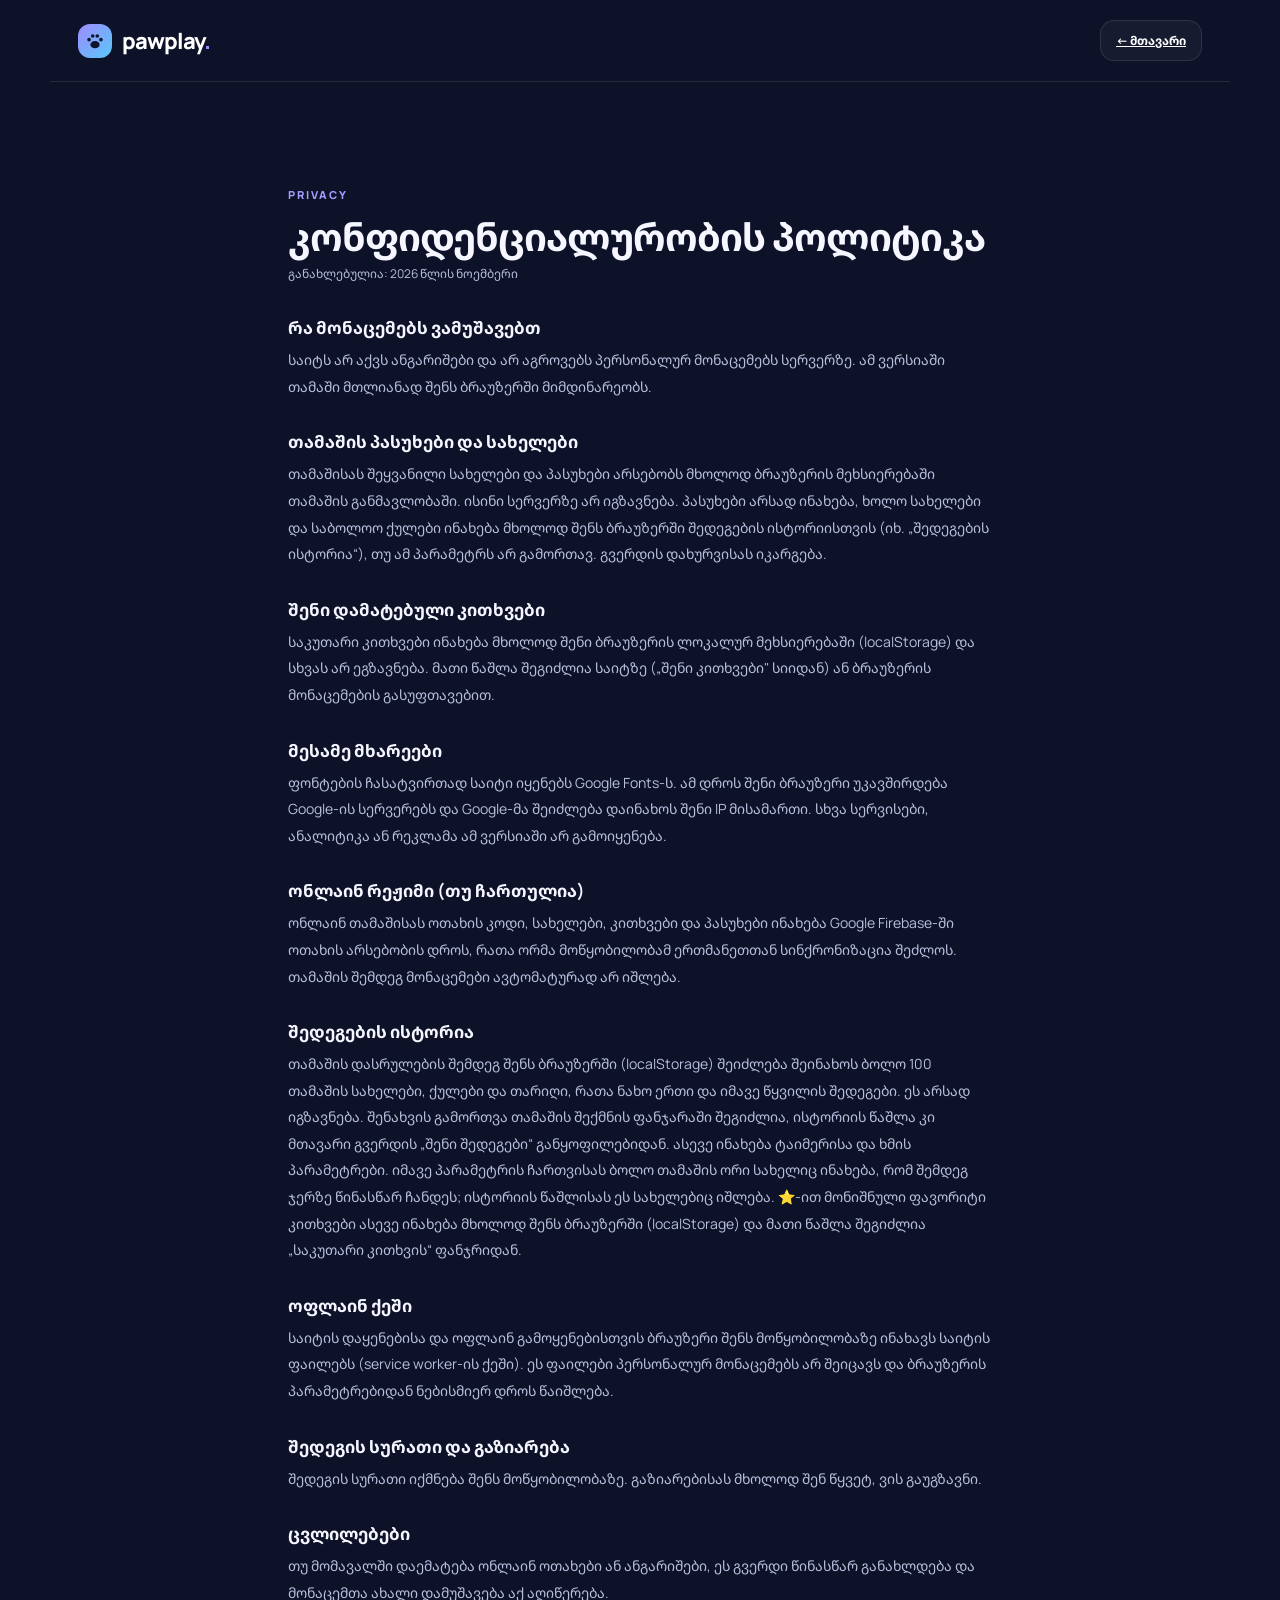
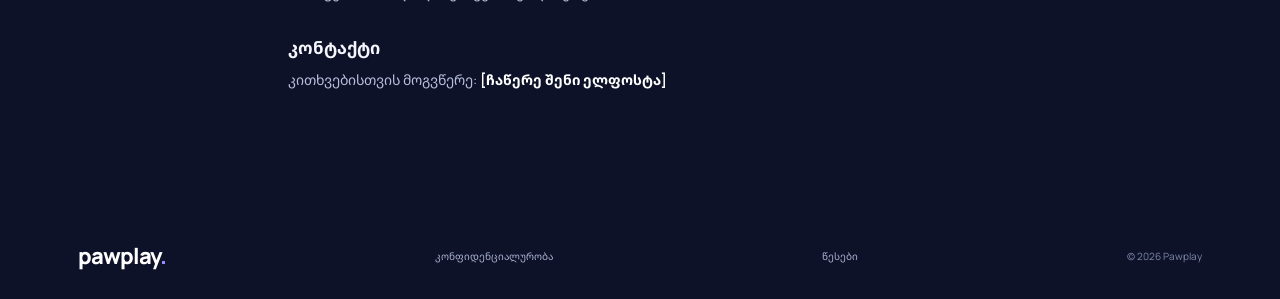
==== privacy.html @ c7bffd9d "Add files via upload" ====
<!doctype html><html lang="ka"><head><meta charset="utf-8"><meta name="viewport" content="width=device-width,initial-scale=1"><meta name="theme-color" content="#10162f"><title>კონფიდენციალურობის პოლიტიკა — Pawplay</title>
<link href="https://fonts.googleapis.com/css2?family=Manrope:wght@400;600;800&family=Noto+Sans+Georgian:wght@400;600;800&display=swap" rel="stylesheet"><link rel="stylesheet" href="style.css"></head><body>
<header class="topbar"><a class="brand" href="index.html"><span class="brand-mark"><svg viewBox="0 0 24 24" width="22" height="22" fill="#10152e" aria-hidden="true"><ellipse cx="12" cy="16" rx="5" ry="4"/><circle cx="5.5" cy="10.5" r="2"/><circle cx="9.5" cy="6.5" r="2"/><circle cx="14.5" cy="6.5" r="2"/><circle cx="18.5" cy="10.5" r="2"/></svg></span><span>pawplay<span class="dot">.</span></span></a><a class="btn btn-small btn-ghost" href="index.html">← მთავარი</a></header>
<main class="section legal"><div class="eyebrow">PRIVACY</div><h1>კონფიდენციალურობის პოლიტიკა</h1><p class="upd">განახლებულია: 2026 წლის ნოემბერი</p><h2>რა მონაცემებს ვამუშავებთ</h2><p>საიტს არ აქვს ანგარიშები და არ აგროვებს პერსონალურ მონაცემებს სერვერზე. ამ ვერსიაში თამაში მთლიანად შენს ბრაუზერში მიმდინარეობს.</p>
<h2>თამაშის პასუხები და სახელები</h2><p>თამაშისას შეყვანილი სახელები და პასუხები არსებობს მხოლოდ ბრაუზერის მეხსიერებაში თამაშის განმავლობაში. ისინი სერვერზე არ იგზავნება. პასუხები არსად ინახება, ხოლო სახელები და საბოლოო ქულები ინახება მხოლოდ შენს ბრაუზერში შედეგების ისტორიისთვის (იხ. „შედეგების ისტორია“), თუ ამ პარამეტრს არ გამორთავ. გვერდის დახურვისას იკარგება.</p>
<h2>შენი დამატებული კითხვები</h2><p>საკუთარი კითხვები ინახება მხოლოდ შენი ბრაუზერის ლოკალურ მეხსიერებაში (localStorage) და სხვას არ ეგზავნება. მათი წაშლა შეგიძლია საიტზე („შენი კითხვები" სიიდან) ან ბრაუზერის მონაცემების გასუფთავებით.</p>
<h2>მესამე მხარეები</h2><p>ფონტების ჩასატვირთად საიტი იყენებს Google Fonts-ს. ამ დროს შენი ბრაუზერი უკავშირდება Google-ის სერვერებს და Google-მა შეიძლება დაინახოს შენი IP მისამართი. სხვა სერვისები, ანალიტიკა ან რეკლამა ამ ვერსიაში არ გამოიყენება.</p>
<h2>ონლაინ რეჟიმი (თუ ჩართულია)</h2><p>ონლაინ თამაშისას ოთახის კოდი, სახელები, კითხვები და პასუხები ინახება Google Firebase-ში ოთახის არსებობის დროს, რათა ორმა მოწყობილობამ ერთმანეთთან სინქრონიზაცია შეძლოს. თამაშის შემდეგ მონაცემები ავტომატურად არ იშლება.</p><h2>შედეგების ისტორია</h2><p>თამაშის დასრულების შემდეგ შენს ბრაუზერში (localStorage) შეიძლება შეინახოს ბოლო 100 თამაშის სახელები, ქულები და თარიღი, რათა ნახო ერთი და იმავე წყვილის შედეგები. ეს არსად იგზავნება. შენახვის გამორთვა თამაშის შექმნის ფანჯარაში შეგიძლია, ისტორიის წაშლა კი მთავარი გვერდის „შენი შედეგები“ განყოფილებიდან. ასევე ინახება ტაიმერისა და ხმის პარამეტრები. იმავე პარამეტრის ჩართვისას ბოლო თამაშის ორი სახელიც ინახება, რომ შემდეგ ჯერზე წინასწარ ჩანდეს; ისტორიის წაშლისას ეს სახელებიც იშლება. ⭐-ით მონიშნული ფავორიტი კითხვები ასევე ინახება მხოლოდ შენს ბრაუზერში (localStorage) და მათი წაშლა შეგიძლია „საკუთარი კითხვის“ ფანჯრიდან.</p><h2>ოფლაინ ქეში</h2><p>საიტის დაყენებისა და ოფლაინ გამოყენებისთვის ბრაუზერი შენს მოწყობილობაზე ინახავს საიტის ფაილებს (service worker-ის ქეში). ეს ფაილები პერსონალურ მონაცემებს არ შეიცავს და ბრაუზერის პარამეტრებიდან ნებისმიერ დროს წაიშლება.</p><h2>შედეგის სურათი და გაზიარება</h2><p>შედეგის სურათი იქმნება შენს მოწყობილობაზე. გაზიარებისას მხოლოდ შენ წყვეტ, ვის გაუგზავნი.</p><h2>ცვლილებები</h2><p>თუ მომავალში დაემატება ონლაინ ოთახები ან ანგარიშები, ეს გვერდი წინასწარ განახლდება და მონაცემთა ახალი დამუშავება აქ აღიწერება.</p>
<h2>კონტაქტი</h2><p>კითხვებისთვის მოგვწერე: <b>[ჩაწერე შენი ელფოსტა]</b></p></main>
<footer><a class="brand" href="index.html"><span>pawplay<span class="dot">.</span></span></a><a href="privacy.html">კონფიდენციალურობა</a><a href="terms.html">წესები</a><span>© 2026 Pawplay</span></footer></body></html>
---- style.css ----
:root{--bg:#0d1228;--panel:#151d3b;--panel2:#1b2548;--text:#f5f6ff;--muted:#aab2d1;--purple:#9b8cff;--blue:#69c5ff;--line:rgba(255,255,255,.1);--mint:#8ce5c1}*{box-sizing:border-box}html{scroll-behavior:smooth}body{margin:0;background:var(--bg);color:var(--text);font-family:Manrope,'Noto Sans Georgian',sans-serif;overflow-x:hidden}body:before{content:"";position:fixed;inset:0;pointer-events:none;background-image:radial-gradient(rgba(255,255,255,.13) .7px,transparent .7px);background-size:24px 24px;opacity:.14;z-index:-1}.ambient{position:absolute;width:480px;height:480px;border-radius:50%;filter:blur(110px);opacity:.18;z-index:-1}.a1{background:#7457ff;top:80px;left:-220px}.a2{background:#1f9fe0;top:750px;right:-250px}.topbar{height:82px;max-width:1180px;margin:auto;padding:0 28px;display:flex;align-items:center;justify-content:space-between;border-bottom:1px solid var(--line)}.brand{display:flex;align-items:center;gap:10px;text-decoration:none;color:white;font-weight:800;font-size:22px;letter-spacing:-1px}.brand-mark{width:34px;height:34px;display:grid;place-items:center;background:linear-gradient(135deg,#9e8cff,#59c7f8);border-radius:12px;color:#10152e;font-size:25px;font-weight:800}.dot{color:#9e8cff}.topbar nav{display:flex;gap:34px}.topbar nav a,.text-link{color:var(--muted);text-decoration:none;font-size:13px;font-weight:600}.topbar nav a:hover,.text-link:hover{color:white}.btn{border:0;border-radius:14px;padding:15px 21px;font:700 14px Manrope,'Noto Sans Georgian',sans-serif;cursor:pointer;display:inline-flex;gap:18px;align-items:center;justify-content:center;transition:.2s transform,.2s box-shadow}.btn:hover{transform:translateY(-2px);box-shadow:0 10px 30px #0004}.btn-primary{background:linear-gradient(110deg,#a18eff,#6a9cff);color:#10152d}.btn-ghost{background:#ffffff0a;border:1px solid var(--line);color:white}.btn-small{padding:11px 15px;font-size:12px}.btn-light{background:white;color:#18203c}.menu{display:none;background:none;border:0;color:white;font-size:24px}.section{max-width:1180px;margin:auto;padding:105px 28px}.hero{min-height:600px;display:grid;grid-template-columns:1.05fr .95fr;align-items:center;gap:40px;padding-top:75px}.eyebrow{font-size:10px;letter-spacing:2px;font-weight:800;color:#a99cff;display:flex;align-items:center;gap:9px}.pulse{width:7px;height:7px;background:var(--mint);border-radius:50%;box-shadow:0 0 14px var(--mint)}h1,h2,h3,p{margin-top:0}h1{font-size:clamp(48px,6.2vw,78px);line-height:1.09;letter-spacing:-4px;margin:22px 0}.hero h1 span,.section-heading h2 span,.builder h2 span{background:linear-gradient(100deg,#a894ff,#69caff);-webkit-background-clip:text;background-clip:text;color:transparent}.lead{max-width:520px;color:var(--muted);font-size:15px;line-height:1.9}.hero-actions{display:flex;align-items:center;gap:25px;margin-top:30px}.hero-proof{display:flex;align-items:center;gap:14px;margin-top:50px}.avatars{display:flex}.avatars span{width:34px;height:34px;border-radius:50%;display:grid;place-items:center;background:#222d55;border:2px solid var(--bg);margin-left:-7px}.avatars span:first-child{margin-left:0}.hero-proof b,.hero-proof small{display:block;font-size:11px}.hero-proof small{color:var(--muted);margin-top:4px}.hero-art{height:440px;position:relative;display:flex;align-items:center;justify-content:center}.orbit{position:absolute;border:1px solid #8f8cff32;border-radius:50%;transform:rotate(-22deg)}.orbit-one{width:420px;height:270px}.orbit-two{width:350px;height:390px;transform:rotate(55deg)}.pet-card{position:absolute;width:190px;height:225px;border:1px solid #ffffff20;background:linear-gradient(150deg,#202c55,#151d39);border-radius:27px;display:flex;flex-direction:column;align-items:center;justify-content:center;box-shadow:0 25px 70px #0005;z-index:2}.pet-left{left:7%;top:90px;transform:rotate(-9deg)}.pet-right{right:7%;bottom:65px;transform:rotate(9deg)}.pet-emoji{font-size:86px;filter:drop-shadow(0 12px 12px #0004);margin-bottom:12px}.pet-card b{font-size:17px}.pet-card small{color:var(--muted);font-size:10px;margin-top:5px}.versus{position:absolute;z-index:3;width:66px;height:66px;border-radius:50%;display:grid;place-items:center;background:linear-gradient(140deg,#a18eff,#6bbdfb);color:#121831;font-size:19px;font-weight:900;box-shadow:0 10px 35px #7e7cff66}.spark{position:absolute;color:#b4a6ff;font-size:30px}.s1{top:55px;right:20%}.s2{bottom:45px;left:16%}.floating-tag{position:absolute;background:#202b4f;border:1px solid #ffffff20;padding:11px 15px;border-radius:12px;font-size:10px;box-shadow:0 12px 25px #0003;z-index:4}.tag-top{top:45px;left:5%}.tag-bottom{bottom:32px;right:3%}.stats-strip{max-width:1124px;margin:0 auto;background:#151d39;border:1px solid var(--line);border-radius:20px;display:grid;grid-template-columns:repeat(4,1fr);padding:25px 18px}.stats-strip div{text-align:center;border-right:1px solid var(--line)}.stats-strip div:last-child{border:0}.stats-strip b,.stats-strip span{display:block}.stats-strip b{font-size:26px;letter-spacing:-1px}.stats-strip span{font-size:10px;color:var(--muted);margin-top:5px}.section-heading{max-width:650px;margin-bottom:42px}.section-heading h2,.builder h2,.final-cta h2{font-size:clamp(34px,4vw,52px);line-height:1.2;letter-spacing:-2px;margin:15px 0}.section-heading p,.builder-copy>p{color:var(--muted);line-height:1.8;font-size:13px}.steps{display:grid;grid-template-columns:repeat(4,1fr);gap:14px}.step-card{position:relative;padding:25px 22px 28px;background:linear-gradient(150deg,#192344,#131a34);border:1px solid var(--line);border-radius:20px;min-height:230px}.step-no{position:absolute;right:20px;top:18px;color:#ffffff45;font-size:11px;font-weight:800}.step-icon{font-size:27px;margin:12px 0 22px}.step-card h3{font-size:16px;margin-bottom:10px}.step-card p{font-size:11px;line-height:1.8;color:var(--muted);margin:0}.row-heading{max-width:none;display:flex;justify-content:space-between;align-items:end}.count-pill{border:1px solid #9e8cff55;color:#c8c0ff;border-radius:30px;padding:10px 14px;font-size:10px;margin-bottom:45px}.category-grid{display:grid;grid-template-columns:repeat(3,1fr);gap:14px}.category-card{border:1px solid var(--line);border-radius:19px;padding:21px;background:linear-gradient(145deg,#192344,#121a33);cursor:pointer;transition:.2s;min-height:175px}.category-card:hover{transform:translateY(-4px);border-color:#9e8cff88;background:#202b50}.category-head{display:flex;align-items:center;justify-content:space-between}.category-icon{width:43px;height:43px;border-radius:14px;background:#ffffff0d;display:grid;place-items:center;font-size:22px}.category-card h3{font-size:15px;margin:17px 0 7px}.category-card p{font-size:11px;line-height:1.6;color:var(--muted);margin:0}.category-count{font-size:9px;color:#a99cff;background:#a99cff15;padding:6px 8px;border-radius:20px}.builder{display:grid;grid-template-columns:1fr 1fr;align-items:center;gap:70px}.builder-copy>p{max-width:460px}.check-list{list-style:none;padding:0;margin:25px 0 30px}.check-list li{font-size:12px;color:#dce1f6;margin:13px 0}.check-list li:before{content:'✓';color:var(--mint);font-weight:900;margin-right:11px}.builder-preview{padding:12px;background:#1b2546;border:1px solid #ffffff18;border-radius:23px;box-shadow:0 30px 80px #0004;transform:rotate(2deg)}.preview-top{display:flex;align-items:center;gap:5px;padding:8px 9px 17px}.mini-dot{width:6px;height:6px;border-radius:50%;background:#9e8cff}.preview-top small{margin-left:auto;color:#818bad;font-size:8px;letter-spacing:1.5px}.preview-body{background:#111a35;border-radius:15px;padding:27px}.question-label{font-size:8px;color:#a99cff;letter-spacing:1.5px;font-weight:800}.preview-body h3{font-size:20px;line-height:1.5;margin:18px 0 25px}.answer-line{padding:14px;border:1px solid #9c8aff77;border-radius:11px;color:#f3f2ff;font-size:11px;display:flex;justify-content:space-between;margin:10px 0}.answer-line span{color:#a99cff}.answer-line.muted{border-color:var(--line);color:#7f89aa}.preview-foot{display:flex;justify-content:space-between;color:#8490b4;font-size:9px;margin-top:28px}.safety{display:flex;align-items:center;gap:22px;padding-top:30px;padding-bottom:70px}.safety-icon{width:54px;height:54px;flex:none;display:grid;place-items:center;border-radius:17px;background:#8ce5c11a;font-size:25px}.safety h3{font-size:14px;margin-bottom:7px}.safety p{font-size:11px;color:var(--muted);line-height:1.7;margin:0;max-width:750px}.final-cta{position:relative;overflow:hidden;text-align:center;padding:75px 20px 85px;background:radial-gradient(ellipse at 50% 110%,#6c65c866,transparent 65%),linear-gradient(120deg,#20254d,#22234b);border-top:1px solid var(--line);border-bottom:1px solid var(--line)}.final-cta .eyebrow{justify-content:center}.final-cta h2{margin:18px 0 28px}.cta-deco{position:absolute;font-size:160px;color:#ffffff08;right:8%;top:-25px}footer{max-width:1180px;margin:auto;padding:28px;display:flex;align-items:center;justify-content:space-between;color:#7f89aa;font-size:10px}.modal-backdrop{position:fixed;inset:0;background:#070b19d9;backdrop-filter:blur(10px);z-index:20;display:none;align-items:center;justify-content:center;padding:20px}.modal-backdrop.show{display:flex}.modal{position:relative;width:min(520px,100%);max-height:90vh;overflow:auto;background:#182242;border:1px solid #ffffff20;border-radius:24px;padding:34px;box-shadow:0 30px 100px #0009;animation:pop .22s ease}@keyframes pop{from{opacity:0;transform:translateY(12px) scale(.98)}to{opacity:1;transform:none}}.close{position:absolute;right:20px;top:17px;background:#ffffff0d;border:0;color:white;width:32px;height:32px;border-radius:10px;font-size:22px;cursor:pointer}.modal h2{font-size:27px;letter-spacing:-1px;margin:12px 0 6px}.modal-sub{color:var(--muted);font-size:11px;line-height:1.7;margin-bottom:22px}.modal label{display:block;font-size:11px;font-weight:700;color:#dce1f6;margin:15px 0}.modal label small{color:#9ca7c7;font-weight:400}.modal input,.modal select,.modal textarea{display:block;width:100%;margin-top:8px;border:1px solid #ffffff20;background:#101831;color:white;border-radius:11px;padding:13px 14px;font:500 12px Manrope,'Noto Sans Georgian',sans-serif;outline:none}.modal input:focus,.modal select:focus,.modal textarea:focus{border-color:#9e8cff}.modal select option{background:#101831}.two-inputs{display:grid;grid-template-columns:1fr 1fr;gap:12px}.full{width:100%;margin-top:10px}.note{display:block;color:#8490b4;font-size:9px;line-height:1.6;margin-top:14px}.checkbox-label{display:flex!important;align-items:center;gap:9px;font-weight:500!important}.checkbox-label input{width:auto;margin:0}.demo-progress{height:6px;background:#ffffff12;border-radius:10px;overflow:hidden;margin:22px 0 12px}.demo-progress span{height:100%;display:block;width:5%;background:linear-gradient(90deg,#a18eff,#69caff);transition:width .2s}.demo-meta{display:flex;justify-content:space-between;color:#aab2d1;font-size:10px}.demo-modal h3{font-size:21px;line-height:1.5;margin:25px 0 8px}.demo-actions{display:flex;justify-content:space-between;gap:10px;margin-top:15px}.toast{position:fixed;bottom:22px;left:50%;transform:translate(-50%,20px);opacity:0;pointer-events:none;background:#e9e7ff;color:#171c38;padding:12px 18px;border-radius:12px;font-size:11px;font-weight:800;z-index:40;transition:.25s}.toast.show{opacity:1;transform:translate(-50%,0)}
@media(max-width:850px){.topbar nav{gap:16px}.hero{grid-template-columns:1fr;padding-top:65px}.hero-art{height:380px}.hero-copy{text-align:center}.hero-copy .eyebrow,.hero-actions,.hero-proof{justify-content:center}.lead{margin:auto}.steps{grid-template-columns:repeat(2,1fr)}.builder{gap:35px}.category-grid{grid-template-columns:repeat(2,1fr)}}
@media(max-width:600px){.topbar{height:68px;padding:0 18px}.topbar nav,.topbar>.btn{display:none}.menu{display:block}.section{padding:72px 19px}.hero{padding-top:55px;gap:10px}.hero h1{font-size:53px;letter-spacing:-3px}.lead{font-size:13px}.hero-actions{flex-direction:column;gap:18px}.hero-art{height:330px;transform:scale(.88);margin:0 -25px}.pet-card{width:150px;height:185px}.pet-emoji{font-size:68px}.pet-left{left:5%;top:70px}.pet-right{right:5%;bottom:50px}.orbit-one{width:340px;height:220px}.orbit-two{width:280px;height:330px}.floating-tag{font-size:9px}.stats-strip{margin:0 15px;grid-template-columns:repeat(2,1fr);gap:18px;padding:22px 10px}.stats-strip div:nth-child(2){border:0}.stats-strip b{font-size:23px}.stats-strip span{font-size:9px}.section-heading h2,.builder h2,.final-cta h2{font-size:36px}.steps{gap:10px}.step-card{padding:18px 15px;min-height:220px}.step-card h3{font-size:13px}.step-card p{font-size:10px}.row-heading{display:block}.count-pill{display:inline-block;margin:0 0 25px}.category-grid{grid-template-columns:1fr 1fr;gap:9px}.category-card{padding:15px;min-height:170px}.category-card h3{font-size:12px}.category-card p{font-size:9px}.category-icon{width:37px;height:37px}.category-count{font-size:8px}.builder{grid-template-columns:1fr;gap:35px}.builder-preview{max-width:440px;margin:auto}.safety{align-items:flex-start;gap:14px}.safety h3{line-height:1.5}.final-cta{padding:65px 20px}.final-cta h2{font-size:34px}footer{padding:24px 18px;gap:12px;flex-wrap:wrap}footer>span:last-child{width:100%}.modal{padding:27px 21px}.two-inputs{grid-template-columns:1fr;gap:0}}

/* stage 1 additions */
.topbar{position:relative}.topbar nav.open{display:flex;position:absolute;top:68px;left:0;right:0;flex-direction:column;gap:18px;background:var(--bg);padding:20px 24px;border-bottom:1px solid var(--line);z-index:30}
:focus-visible{outline:2px solid var(--purple);outline-offset:3px}
.eyebrow{font-size:11px}.note{font-size:11px}.category-card p,.step-card p,.stats-strip span,.check-list li,.safety p{font-size:12px}.category-count{font-size:10px}.preview-foot,.question-label{font-size:10px}:root{--muted:#b8bfdc}
.g-who{color:var(--purple);font-weight:700;font-size:13px;margin:22px 0 0}.masked{-webkit-text-security:disc;text-security:disc}
.pass{font-size:64px;text-align:center;margin:26px 0 6px}.demo-modal h3{margin-top:14px}.demo-modal .full{margin-top:14px}
.reveal{display:grid;grid-template-columns:1fr 1fr;gap:10px;margin:14px 0}.reveal div{background:#101831;border:1px solid var(--line);border-radius:12px;padding:14px}.reveal small{display:block;color:var(--muted);font-size:11px;margin-bottom:6px}.reveal b{font-size:15px;word-break:break-word}
.btn.hint{box-shadow:0 0 0 2px var(--mint)}
.scoreboard{display:flex;gap:12px;justify-content:center;margin:18px 0}.scoreboard div{flex:1;text-align:center;background:#101831;border-radius:14px;padding:16px}.scoreboard b{display:block;font-size:38px}.scoreboard small{color:var(--muted);font-size:12px}
.demo-modal{max-height:92vh;overflow-y:auto}
@media(prefers-reduced-motion:reduce){*{animation:none!important;transition:none!important;scroll-behavior:auto!important}}
@media(max-width:600px){.reveal{grid-template-columns:1fr}}
.myqs h4{margin:22px 0 8px;font-size:13px}.myq{display:flex;justify-content:space-between;gap:10px;align-items:center;background:#101831;border-radius:10px;padding:10px 12px;margin:6px 0;font-size:12px}.myq small{display:block;color:var(--muted);font-size:10px;margin-top:3px}.myq button{background:none;border:0;cursor:pointer;font-size:16px}

/* stage 5: design */
.brand-mark svg{display:block}.section[id]{scroll-margin-top:20px}
.pet-left{border-color:#69c5ff66}.pet-right{border-color:#9b8cff66}
.sample-card{max-width:560px;margin:auto;background:linear-gradient(150deg,#192344,#131a34);border:1px solid var(--line);border-radius:22px;padding:26px;box-shadow:0 30px 80px #0004}
.sample-win{text-align:center;font-weight:800;margin:0 0 16px}.sample-list{list-style:none;padding:0;margin:0}
.sample-list li{display:flex;justify-content:space-between;gap:12px;background:#101831;border-radius:12px;padding:12px 14px;margin:8px 0;font-size:13px}
.sample-list em{font-style:normal;font-weight:700;white-space:nowrap}.sample-list .ok{color:var(--mint)}.sample-list .no{color:#ff9aa8}
.faq{max-width:820px}.faq details{border:1px solid var(--line);border-radius:14px;background:#151d39;margin:10px 0;padding:0 18px}
.faq summary{cursor:pointer;padding:16px 0;font-weight:700;font-size:14px;list-style:none;display:flex;justify-content:space-between;gap:12px}
.faq summary::after{content:'+';color:var(--purple);font-size:20px;line-height:1}.faq details[open] summary::after{content:'–'}
.faq summary::-webkit-details-marker{display:none}.faq details p{color:var(--muted);font-size:13px;line-height:1.8;margin:0 0 16px}
@media(max-width:600px){.sample-list li{flex-direction:column;gap:4px}.sample-list em{white-space:normal}}

/* stage 7: legal */
footer a{color:#aab2d1;text-decoration:none}footer a:hover{color:#fff}.legal{max-width:760px}.legal h1{font-size:38px;letter-spacing:-1px;margin:14px 0 6px}.legal h2{font-size:17px;margin:30px 0 8px}.legal p{color:var(--muted);line-height:1.9;font-size:14px}.legal .upd{font-size:12px;margin-bottom:24px}.legal b{color:#fff}
.room-code{font:800 40px Manrope,sans-serif;letter-spacing:8px;text-align:center;background:#101831;border-radius:14px;padding:16px;margin:14px 0;user-select:all}#onlineBox .or{text-align:center;color:var(--muted);font-size:12px;margin:18px 0 10px}#onlineBox .join{grid-template-columns:1fr auto;margin-top:10px}#onlineBox input{text-transform:uppercase;margin-top:0}
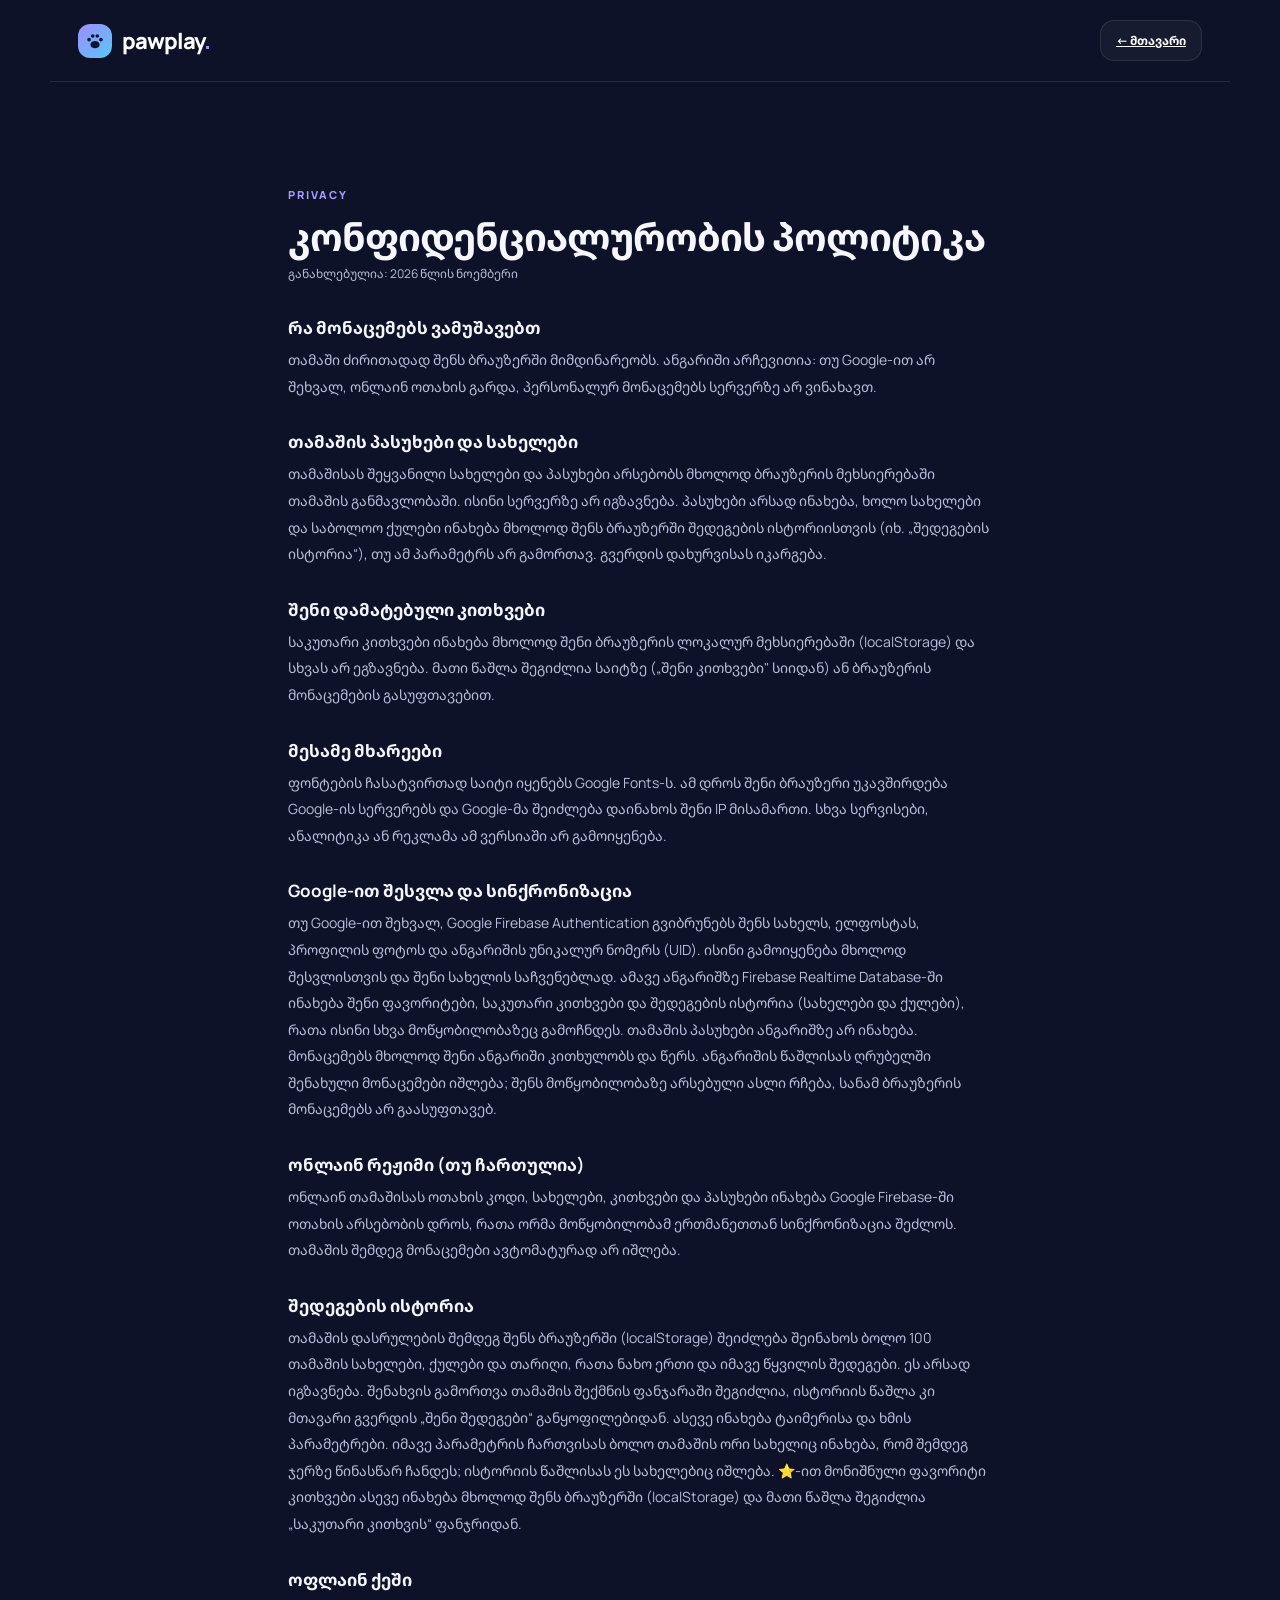
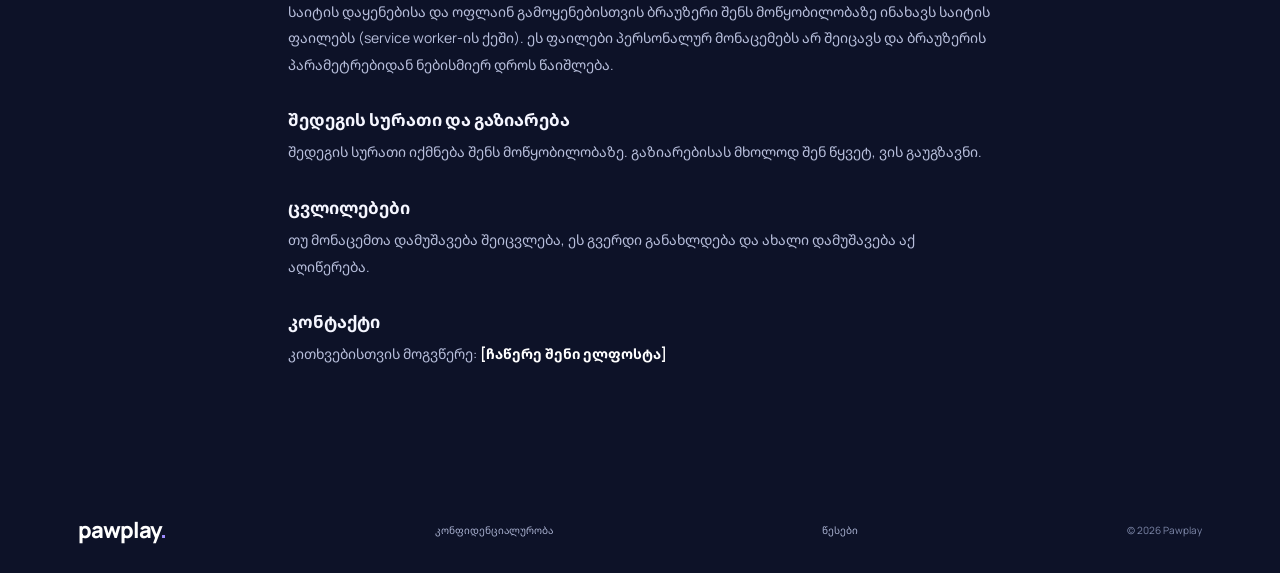
==== commit bc2bd263: "Add files via upload" ====
--- a/privacy.html
+++ b/privacy.html
@@ -1,10 +1,10 @@
 <!doctype html><html lang="ka"><head><meta charset="utf-8"><meta name="viewport" content="width=device-width,initial-scale=1"><meta name="theme-color" content="#10162f"><title>კონფიდენციალურობის პოლიტიკა — Pawplay</title>
 <link href="https://fonts.googleapis.com/css2?family=Manrope:wght@400;600;800&family=Noto+Sans+Georgian:wght@400;600;800&display=swap" rel="stylesheet"><link rel="stylesheet" href="style.css"></head><body>
 <header class="topbar"><a class="brand" href="index.html"><span class="brand-mark"><svg viewBox="0 0 24 24" width="22" height="22" fill="#10152e" aria-hidden="true"><ellipse cx="12" cy="16" rx="5" ry="4"/><circle cx="5.5" cy="10.5" r="2"/><circle cx="9.5" cy="6.5" r="2"/><circle cx="14.5" cy="6.5" r="2"/><circle cx="18.5" cy="10.5" r="2"/></svg></span><span>pawplay<span class="dot">.</span></span></a><a class="btn btn-small btn-ghost" href="index.html">← მთავარი</a></header>
-<main class="section legal"><div class="eyebrow">PRIVACY</div><h1>კონფიდენციალურობის პოლიტიკა</h1><p class="upd">განახლებულია: 2026 წლის ნოემბერი</p><h2>რა მონაცემებს ვამუშავებთ</h2><p>საიტს არ აქვს ანგარიშები და არ აგროვებს პერსონალურ მონაცემებს სერვერზე. ამ ვერსიაში თამაში მთლიანად შენს ბრაუზერში მიმდინარეობს.</p>
+<main class="section legal"><div class="eyebrow">PRIVACY</div><h1>კონფიდენციალურობის პოლიტიკა</h1><p class="upd">განახლებულია: 2026 წლის ნოემბერი</p><h2>რა მონაცემებს ვამუშავებთ</h2><p>თამაში ძირითადად შენს ბრაუზერში მიმდინარეობს. ანგარიში არჩევითია: თუ Google-ით არ შეხვალ, ონლაინ ოთახის გარდა, პერსონალურ მონაცემებს სერვერზე არ ვინახავთ.</p>
 <h2>თამაშის პასუხები და სახელები</h2><p>თამაშისას შეყვანილი სახელები და პასუხები არსებობს მხოლოდ ბრაუზერის მეხსიერებაში თამაშის განმავლობაში. ისინი სერვერზე არ იგზავნება. პასუხები არსად ინახება, ხოლო სახელები და საბოლოო ქულები ინახება მხოლოდ შენს ბრაუზერში შედეგების ისტორიისთვის (იხ. „შედეგების ისტორია“), თუ ამ პარამეტრს არ გამორთავ. გვერდის დახურვისას იკარგება.</p>
 <h2>შენი დამატებული კითხვები</h2><p>საკუთარი კითხვები ინახება მხოლოდ შენი ბრაუზერის ლოკალურ მეხსიერებაში (localStorage) და სხვას არ ეგზავნება. მათი წაშლა შეგიძლია საიტზე („შენი კითხვები" სიიდან) ან ბრაუზერის მონაცემების გასუფთავებით.</p>
 <h2>მესამე მხარეები</h2><p>ფონტების ჩასატვირთად საიტი იყენებს Google Fonts-ს. ამ დროს შენი ბრაუზერი უკავშირდება Google-ის სერვერებს და Google-მა შეიძლება დაინახოს შენი IP მისამართი. სხვა სერვისები, ანალიტიკა ან რეკლამა ამ ვერსიაში არ გამოიყენება.</p>
-<h2>ონლაინ რეჟიმი (თუ ჩართულია)</h2><p>ონლაინ თამაშისას ოთახის კოდი, სახელები, კითხვები და პასუხები ინახება Google Firebase-ში ოთახის არსებობის დროს, რათა ორმა მოწყობილობამ ერთმანეთთან სინქრონიზაცია შეძლოს. თამაშის შემდეგ მონაცემები ავტომატურად არ იშლება.</p><h2>შედეგების ისტორია</h2><p>თამაშის დასრულების შემდეგ შენს ბრაუზერში (localStorage) შეიძლება შეინახოს ბოლო 100 თამაშის სახელები, ქულები და თარიღი, რათა ნახო ერთი და იმავე წყვილის შედეგები. ეს არსად იგზავნება. შენახვის გამორთვა თამაშის შექმნის ფანჯარაში შეგიძლია, ისტორიის წაშლა კი მთავარი გვერდის „შენი შედეგები“ განყოფილებიდან. ასევე ინახება ტაიმერისა და ხმის პარამეტრები. იმავე პარამეტრის ჩართვისას ბოლო თამაშის ორი სახელიც ინახება, რომ შემდეგ ჯერზე წინასწარ ჩანდეს; ისტორიის წაშლისას ეს სახელებიც იშლება. ⭐-ით მონიშნული ფავორიტი კითხვები ასევე ინახება მხოლოდ შენს ბრაუზერში (localStorage) და მათი წაშლა შეგიძლია „საკუთარი კითხვის“ ფანჯრიდან.</p><h2>ოფლაინ ქეში</h2><p>საიტის დაყენებისა და ოფლაინ გამოყენებისთვის ბრაუზერი შენს მოწყობილობაზე ინახავს საიტის ფაილებს (service worker-ის ქეში). ეს ფაილები პერსონალურ მონაცემებს არ შეიცავს და ბრაუზერის პარამეტრებიდან ნებისმიერ დროს წაიშლება.</p><h2>შედეგის სურათი და გაზიარება</h2><p>შედეგის სურათი იქმნება შენს მოწყობილობაზე. გაზიარებისას მხოლოდ შენ წყვეტ, ვის გაუგზავნი.</p><h2>ცვლილებები</h2><p>თუ მომავალში დაემატება ონლაინ ოთახები ან ანგარიშები, ეს გვერდი წინასწარ განახლდება და მონაცემთა ახალი დამუშავება აქ აღიწერება.</p>
+<h2>Google-ით შესვლა და სინქრონიზაცია</h2><p>თუ Google-ით შეხვალ, Google Firebase Authentication გვიბრუნებს შენს სახელს, ელფოსტას, პროფილის ფოტოს და ანგარიშის უნიკალურ ნომერს (UID). ისინი გამოიყენება მხოლოდ შესვლისთვის და შენი სახელის საჩვენებლად. ამავე ანგარიშზე Firebase Realtime Database-ში ინახება შენი ფავორიტები, საკუთარი კითხვები და შედეგების ისტორია (სახელები და ქულები), რათა ისინი სხვა მოწყობილობაზეც გამოჩნდეს. თამაშის პასუხები ანგარიშზე არ ინახება. მონაცემებს მხოლოდ შენი ანგარიში კითხულობს და წერს. ანგარიშის წაშლისას ღრუბელში შენახული მონაცემები იშლება; შენს მოწყობილობაზე არსებული ასლი რჩება, სანამ ბრაუზერის მონაცემებს არ გაასუფთავებ.</p><h2>ონლაინ რეჟიმი (თუ ჩართულია)</h2><p>ონლაინ თამაშისას ოთახის კოდი, სახელები, კითხვები და პასუხები ინახება Google Firebase-ში ოთახის არსებობის დროს, რათა ორმა მოწყობილობამ ერთმანეთთან სინქრონიზაცია შეძლოს. თამაშის შემდეგ მონაცემები ავტომატურად არ იშლება.</p><h2>შედეგების ისტორია</h2><p>თამაშის დასრულების შემდეგ შენს ბრაუზერში (localStorage) შეიძლება შეინახოს ბოლო 100 თამაშის სახელები, ქულები და თარიღი, რათა ნახო ერთი და იმავე წყვილის შედეგები. ეს არსად იგზავნება. შენახვის გამორთვა თამაშის შექმნის ფანჯარაში შეგიძლია, ისტორიის წაშლა კი მთავარი გვერდის „შენი შედეგები“ განყოფილებიდან. ასევე ინახება ტაიმერისა და ხმის პარამეტრები. იმავე პარამეტრის ჩართვისას ბოლო თამაშის ორი სახელიც ინახება, რომ შემდეგ ჯერზე წინასწარ ჩანდეს; ისტორიის წაშლისას ეს სახელებიც იშლება. ⭐-ით მონიშნული ფავორიტი კითხვები ასევე ინახება მხოლოდ შენს ბრაუზერში (localStorage) და მათი წაშლა შეგიძლია „საკუთარი კითხვის“ ფანჯრიდან.</p><h2>ოფლაინ ქეში</h2><p>საიტის დაყენებისა და ოფლაინ გამოყენებისთვის ბრაუზერი შენს მოწყობილობაზე ინახავს საიტის ფაილებს (service worker-ის ქეში). ეს ფაილები პერსონალურ მონაცემებს არ შეიცავს და ბრაუზერის პარამეტრებიდან ნებისმიერ დროს წაიშლება.</p><h2>შედეგის სურათი და გაზიარება</h2><p>შედეგის სურათი იქმნება შენს მოწყობილობაზე. გაზიარებისას მხოლოდ შენ წყვეტ, ვის გაუგზავნი.</p><h2>ცვლილებები</h2><p>თუ მონაცემთა დამუშავება შეიცვლება, ეს გვერდი განახლდება და ახალი დამუშავება აქ აღიწერება.</p>
 <h2>კონტაქტი</h2><p>კითხვებისთვის მოგვწერე: <b>[ჩაწერე შენი ელფოსტა]</b></p></main>
 <footer><a class="brand" href="index.html"><span>pawplay<span class="dot">.</span></span></a><a href="privacy.html">კონფიდენციალურობა</a><a href="terms.html">წესები</a><span>© 2026 Pawplay</span></footer></body></html>
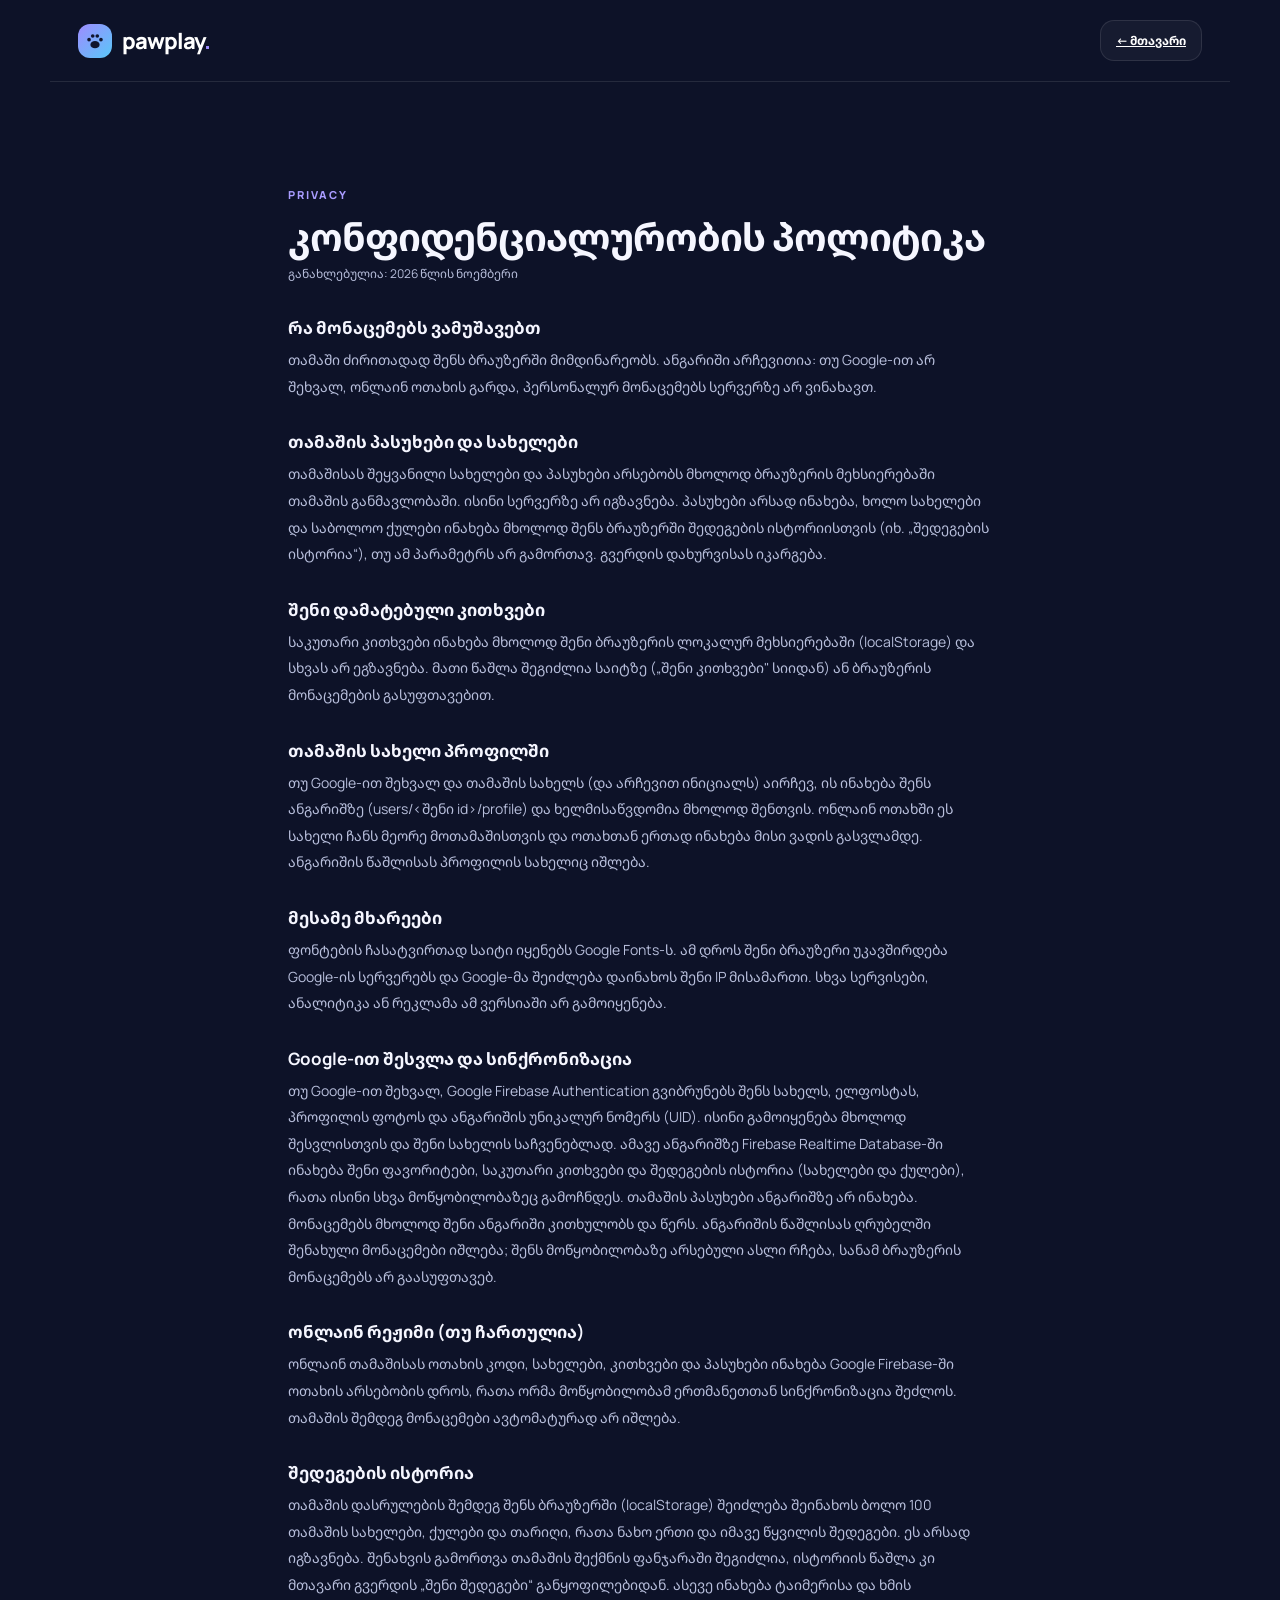
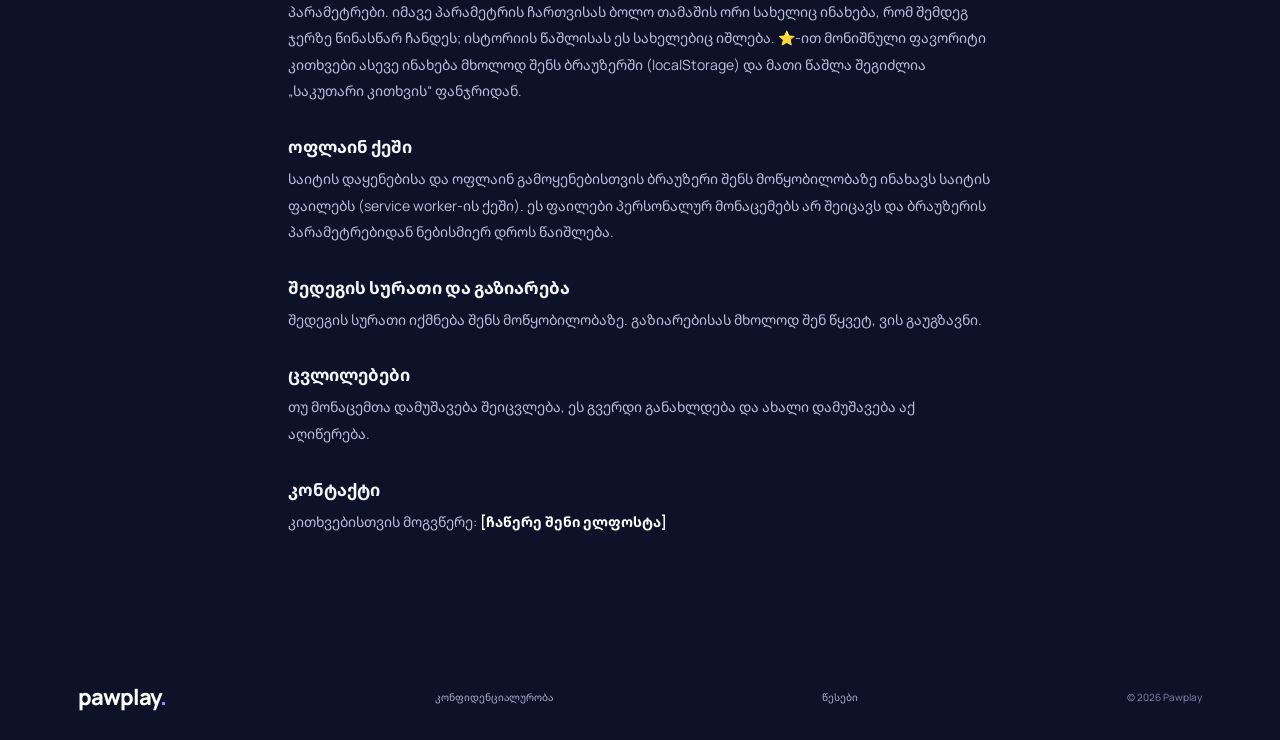
==== commit c7c71682: "Add files via upload" ====
--- a/privacy.html
+++ b/privacy.html
@@ -4,6 +4,7 @@
 <main class="section legal"><div class="eyebrow">PRIVACY</div><h1>კონფიდენციალურობის პოლიტიკა</h1><p class="upd">განახლებულია: 2026 წლის ნოემბერი</p><h2>რა მონაცემებს ვამუშავებთ</h2><p>თამაში ძირითადად შენს ბრაუზერში მიმდინარეობს. ანგარიში არჩევითია: თუ Google-ით არ შეხვალ, ონლაინ ოთახის გარდა, პერსონალურ მონაცემებს სერვერზე არ ვინახავთ.</p>
 <h2>თამაშის პასუხები და სახელები</h2><p>თამაშისას შეყვანილი სახელები და პასუხები არსებობს მხოლოდ ბრაუზერის მეხსიერებაში თამაშის განმავლობაში. ისინი სერვერზე არ იგზავნება. პასუხები არსად ინახება, ხოლო სახელები და საბოლოო ქულები ინახება მხოლოდ შენს ბრაუზერში შედეგების ისტორიისთვის (იხ. „შედეგების ისტორია“), თუ ამ პარამეტრს არ გამორთავ. გვერდის დახურვისას იკარგება.</p>
 <h2>შენი დამატებული კითხვები</h2><p>საკუთარი კითხვები ინახება მხოლოდ შენი ბრაუზერის ლოკალურ მეხსიერებაში (localStorage) და სხვას არ ეგზავნება. მათი წაშლა შეგიძლია საიტზე („შენი კითხვები" სიიდან) ან ბრაუზერის მონაცემების გასუფთავებით.</p>
+<h2>თამაშის სახელი პროფილში</h2><p>თუ Google-ით შეხვალ და თამაშის სახელს (და არჩევით ინიციალს) აირჩევ, ის ინახება შენს ანგარიშზე (users/&lt;შენი id&gt;/profile) და ხელმისაწვდომია მხოლოდ შენთვის. ონლაინ ოთახში ეს სახელი ჩანს მეორე მოთამაშისთვის და ოთახთან ერთად ინახება მისი ვადის გასვლამდე. ანგარიშის წაშლისას პროფილის სახელიც იშლება.</p>
 <h2>მესამე მხარეები</h2><p>ფონტების ჩასატვირთად საიტი იყენებს Google Fonts-ს. ამ დროს შენი ბრაუზერი უკავშირდება Google-ის სერვერებს და Google-მა შეიძლება დაინახოს შენი IP მისამართი. სხვა სერვისები, ანალიტიკა ან რეკლამა ამ ვერსიაში არ გამოიყენება.</p>
 <h2>Google-ით შესვლა და სინქრონიზაცია</h2><p>თუ Google-ით შეხვალ, Google Firebase Authentication გვიბრუნებს შენს სახელს, ელფოსტას, პროფილის ფოტოს და ანგარიშის უნიკალურ ნომერს (UID). ისინი გამოიყენება მხოლოდ შესვლისთვის და შენი სახელის საჩვენებლად. ამავე ანგარიშზე Firebase Realtime Database-ში ინახება შენი ფავორიტები, საკუთარი კითხვები და შედეგების ისტორია (სახელები და ქულები), რათა ისინი სხვა მოწყობილობაზეც გამოჩნდეს. თამაშის პასუხები ანგარიშზე არ ინახება. მონაცემებს მხოლოდ შენი ანგარიში კითხულობს და წერს. ანგარიშის წაშლისას ღრუბელში შენახული მონაცემები იშლება; შენს მოწყობილობაზე არსებული ასლი რჩება, სანამ ბრაუზერის მონაცემებს არ გაასუფთავებ.</p><h2>ონლაინ რეჟიმი (თუ ჩართულია)</h2><p>ონლაინ თამაშისას ოთახის კოდი, სახელები, კითხვები და პასუხები ინახება Google Firebase-ში ოთახის არსებობის დროს, რათა ორმა მოწყობილობამ ერთმანეთთან სინქრონიზაცია შეძლოს. თამაშის შემდეგ მონაცემები ავტომატურად არ იშლება.</p><h2>შედეგების ისტორია</h2><p>თამაშის დასრულების შემდეგ შენს ბრაუზერში (localStorage) შეიძლება შეინახოს ბოლო 100 თამაშის სახელები, ქულები და თარიღი, რათა ნახო ერთი და იმავე წყვილის შედეგები. ეს არსად იგზავნება. შენახვის გამორთვა თამაშის შექმნის ფანჯარაში შეგიძლია, ისტორიის წაშლა კი მთავარი გვერდის „შენი შედეგები“ განყოფილებიდან. ასევე ინახება ტაიმერისა და ხმის პარამეტრები. იმავე პარამეტრის ჩართვისას ბოლო თამაშის ორი სახელიც ინახება, რომ შემდეგ ჯერზე წინასწარ ჩანდეს; ისტორიის წაშლისას ეს სახელებიც იშლება. ⭐-ით მონიშნული ფავორიტი კითხვები ასევე ინახება მხოლოდ შენს ბრაუზერში (localStorage) და მათი წაშლა შეგიძლია „საკუთარი კითხვის“ ფანჯრიდან.</p><h2>ოფლაინ ქეში</h2><p>საიტის დაყენებისა და ოფლაინ გამოყენებისთვის ბრაუზერი შენს მოწყობილობაზე ინახავს საიტის ფაილებს (service worker-ის ქეში). ეს ფაილები პერსონალურ მონაცემებს არ შეიცავს და ბრაუზერის პარამეტრებიდან ნებისმიერ დროს წაიშლება.</p><h2>შედეგის სურათი და გაზიარება</h2><p>შედეგის სურათი იქმნება შენს მოწყობილობაზე. გაზიარებისას მხოლოდ შენ წყვეტ, ვის გაუგზავნი.</p><h2>ცვლილებები</h2><p>თუ მონაცემთა დამუშავება შეიცვლება, ეს გვერდი განახლდება და ახალი დამუშავება აქ აღიწერება.</p>
 <h2>კონტაქტი</h2><p>კითხვებისთვის მოგვწერე: <b>[ჩაწერე შენი ელფოსტა]</b></p></main>
